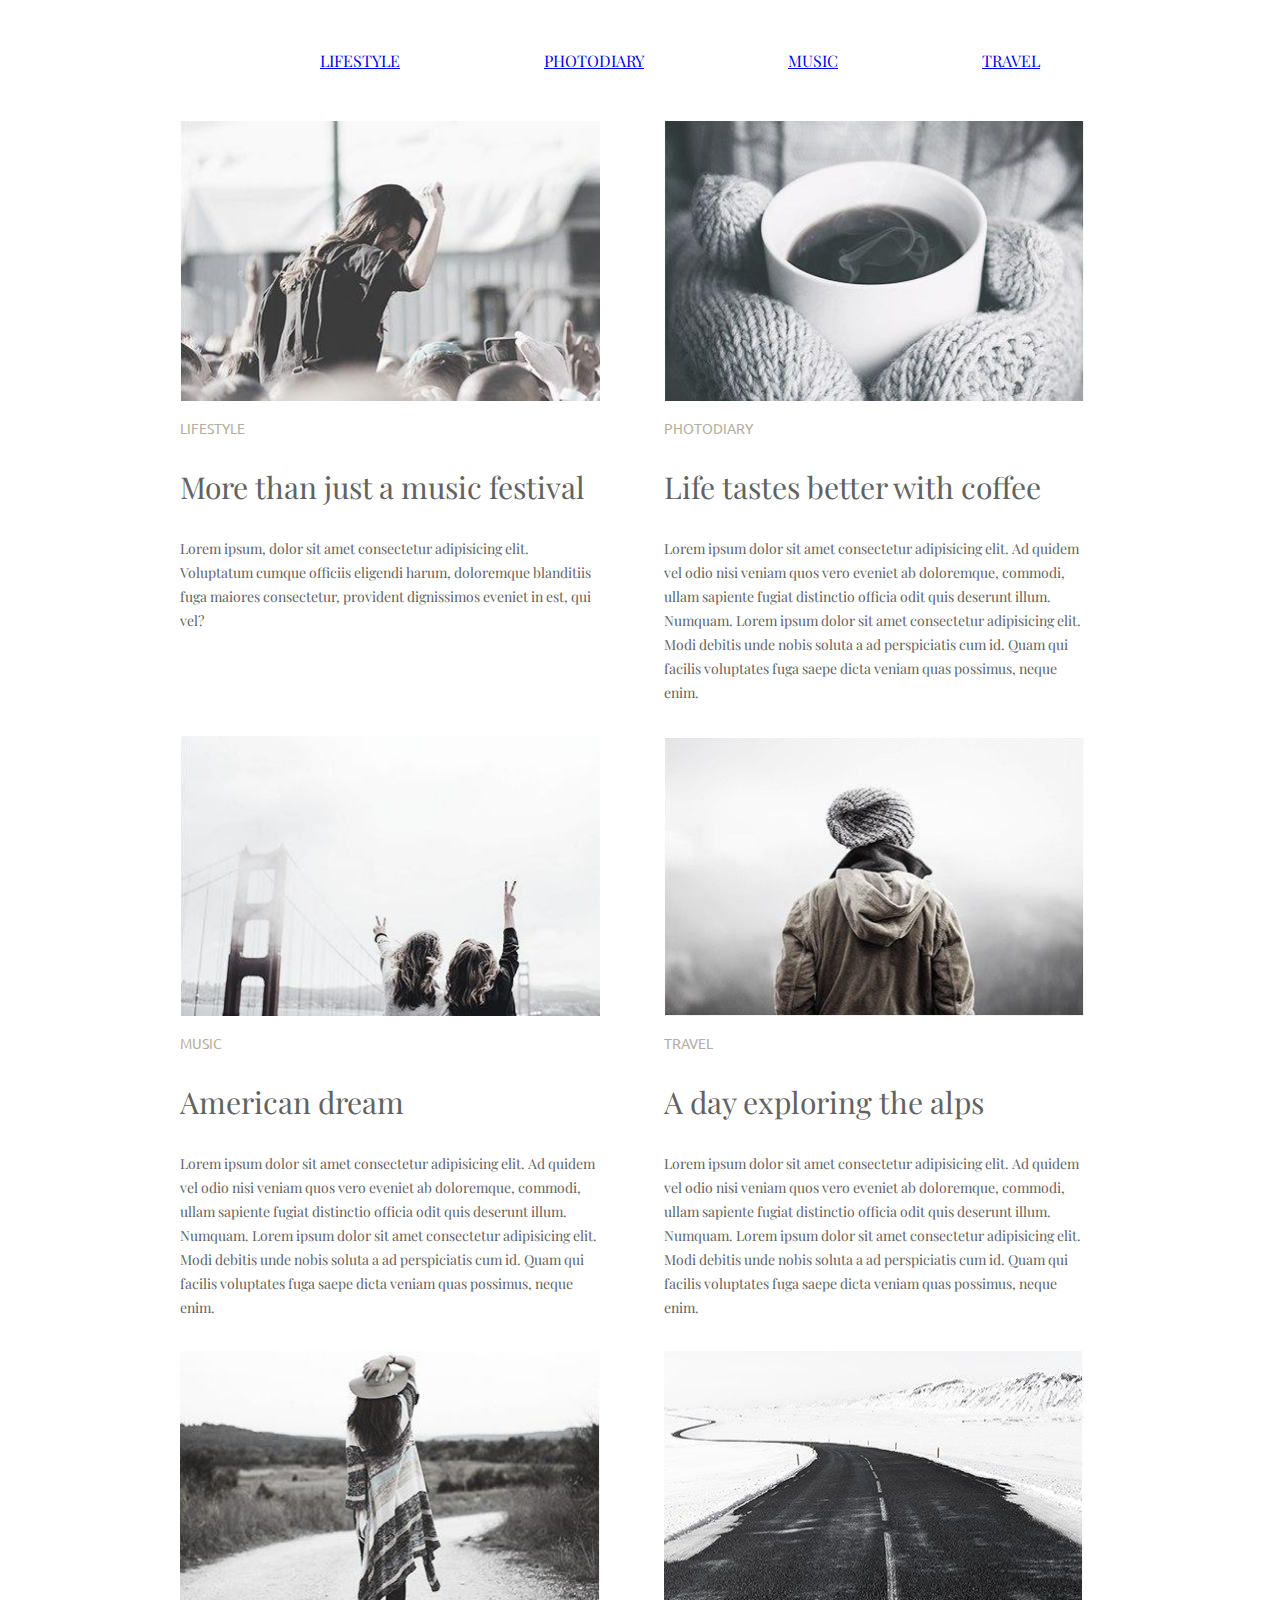
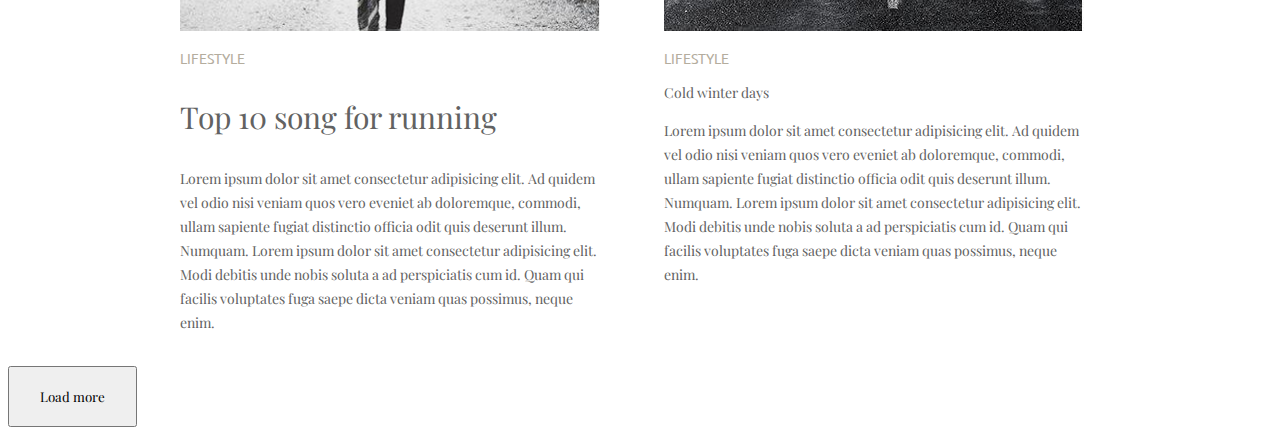
==== homework-3/index.html @ 5e122ae9 "HW3" ====
<!DOCTYPE html>
<html lang="en">

<head>
    <meta charset="UTF-8">
    <meta name="viewport" content="width=device-width, initial-scale=1.0">
    <title>002</title>
    <link rel="stylesheet" href="style.css">
</head>

<body>
    <nav>
        <ul>
            <li><a href="#lifestyle">lifestyle</a> </li>
            <li><a href="#photodiary">photodiary</a></li>
            <li><a href="#music">music</a></li>
            <li><a href="#travel">travel</a></li>
        </ul>
    </nav>
    <main>
        <div class="block">
            <img src="img/1.jpg" alt="">
            <p class="tag" id="lifestyle">lifestyle</p>
            <p class="title">More than just a music festival</p>
            <p class="desc">Lorem ipsum, dolor sit amet consectetur adipisicing elit. Voluptatum cumque officiis eligendi harum, doloremque blanditiis fuga maiores consectetur, provident dignissimos eveniet in est, qui vel?</p>
        </div>
        <div class="block">
            <img src="img/2.jpg" alt="">
            <p class="tag" id="photodiary">photodiary</p>
            <p class="title">Life tastes better with coffee</p>
            <p class="desc">Lorem ipsum dolor sit amet consectetur adipisicing elit. Ad quidem vel odio nisi veniam quos vero eveniet
                ab
                doloremque, commodi, ullam sapiente fugiat distinctio officia odit quis deserunt illum. Numquam. Lorem
                ipsum
                dolor sit amet consectetur adipisicing elit. Modi debitis unde nobis soluta a ad perspiciatis cum id.
                Quam
                qui
                facilis voluptates fuga saepe dicta veniam quas possimus, neque enim.</p>
        </div>
        <div class="block">
            <img src="img/3.jpg" alt="">
            <p class="tag" id="music">music</p>
            <p class="title">American dream</p>
            <p class="desc">Lorem ipsum dolor sit amet consectetur adipisicing elit. Ad quidem vel odio nisi veniam quos vero eveniet
                ab
                doloremque, commodi, ullam sapiente fugiat distinctio officia odit quis deserunt illum. Numquam. Lorem
                ipsum
                dolor sit amet consectetur adipisicing elit. Modi debitis unde nobis soluta a ad perspiciatis cum id.
                Quam
                qui
                facilis voluptates fuga saepe dicta veniam quas possimus, neque enim.</p>
        </div>
        <div class="block">
            <img src="img/4.jpg" alt="">
            <p class="tag" id="travel">travel</p>
            <p class="title">A day exploring the alps</p>
            <p class="desc">Lorem ipsum dolor sit amet consectetur adipisicing elit. Ad quidem vel odio nisi veniam quos vero eveniet
                ab
                doloremque, commodi, ullam sapiente fugiat distinctio officia odit quis deserunt illum. Numquam. Lorem
                ipsum
                dolor sit amet consectetur adipisicing elit. Modi debitis unde nobis soluta a ad perspiciatis cum id.
                Quam
                qui
                facilis voluptates fuga saepe dicta veniam quas possimus, neque enim.</p>
        </div>
        <div class="block">
            <img src="img/5.jpg" alt="">
            <p class="tag" id="lifestyle">lifestyle</p>
            <p class="title">Top 10 song for running</p>
            <p class="desc"> Lorem ipsum dolor sit amet consectetur adipisicing elit. Ad quidem vel odio nisi veniam quos vero
                eveniet ab
                doloremque, commodi, ullam sapiente fugiat distinctio officia odit quis deserunt illum. Numquam. Lorem
                ipsum
                dolor sit amet consectetur adipisicing elit. Modi debitis unde nobis soluta a ad perspiciatis cum id.
                Quam
                qui
                facilis voluptates fuga saepe dicta veniam quas possimus, neque enim.</p>
        </div>
        <div class="block">
            <img src="img/6.jpg" alt="">
            <p class="tag" id="lifestyle">lifestyle</p>
            <p class="desc">Cold winter days</p>
            <p class="desc"> Lorem ipsum dolor sit amet consectetur adipisicing elit. Ad quidem vel odio nisi veniam quos vero
                eveniet ab
                doloremque, commodi, ullam sapiente fugiat distinctio officia odit quis deserunt illum. Numquam. Lorem
                ipsum
                dolor sit amet consectetur adipisicing elit. Modi debitis unde nobis soluta a ad perspiciatis cum id.
                Quam
                qui
                facilis voluptates fuga saepe dicta veniam quas possimus, neque enim.</p>
        </div>
    </main>
    <button class="btn">Load more</button>
</body>

</html>
---- homework-3/style.css ----
@import url('https://fonts.googleapis.com/css2?family=Ubuntu&display=swap');
@import url('https://fonts.googleapis.com/css2?family=Playfair+Display&display=swap');
body {
    font-family: 'Playfair Display', serif;
}

main {
    margin-left: auto;
    margin-right: auto;
    width: 980px;
}

.block .tag {
    font-family: 'Ubuntu', sans-serif;
    text-transform: uppercase;
    color: #b4ad9e;
    font-size: 14px;
}

nav {
    margin-top: 50px;
    margin-bottom: 50px;
    text-align: center;
}

li {
    color: blueviolet;
    display: inline-block;
    text-transform: uppercase;
    margin-left: 70px;
    margin-right: 70px;
    font-size: 16px;
}

ul {
    display: block;
    width: 100%;
}

.block {
    vertical-align: top;
    display: inline-block;
    width: 420px;
    height: 615px;
    color: #626262;
    margin: 0px 30px 0px 30px;
}

.block img {
    width: 420px;
    height: 280px;
}
.title {
    font-size: 30px;
}
.desc {
    font-size: 14px;
    line-height: 24px;
}
.btn{
    padding: 20px 30px;
    font-family: 'Playfair Display'
}
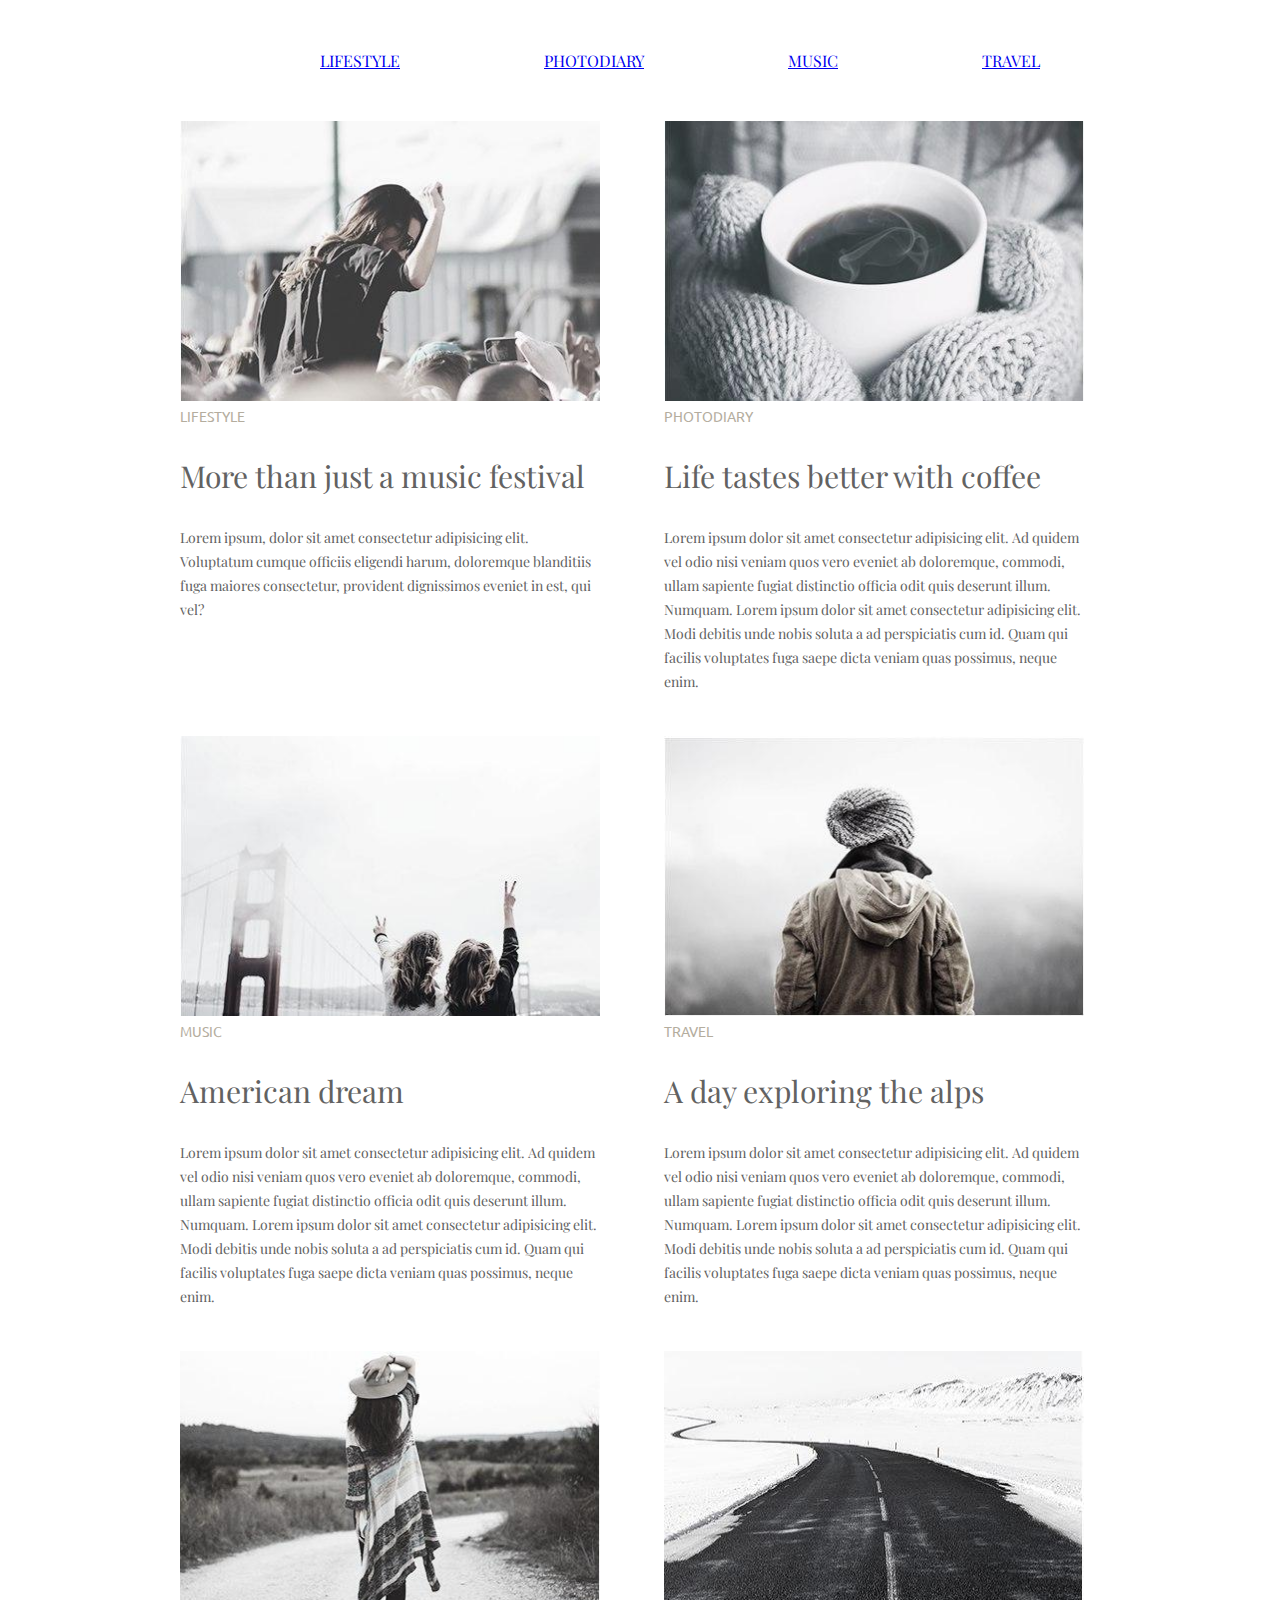
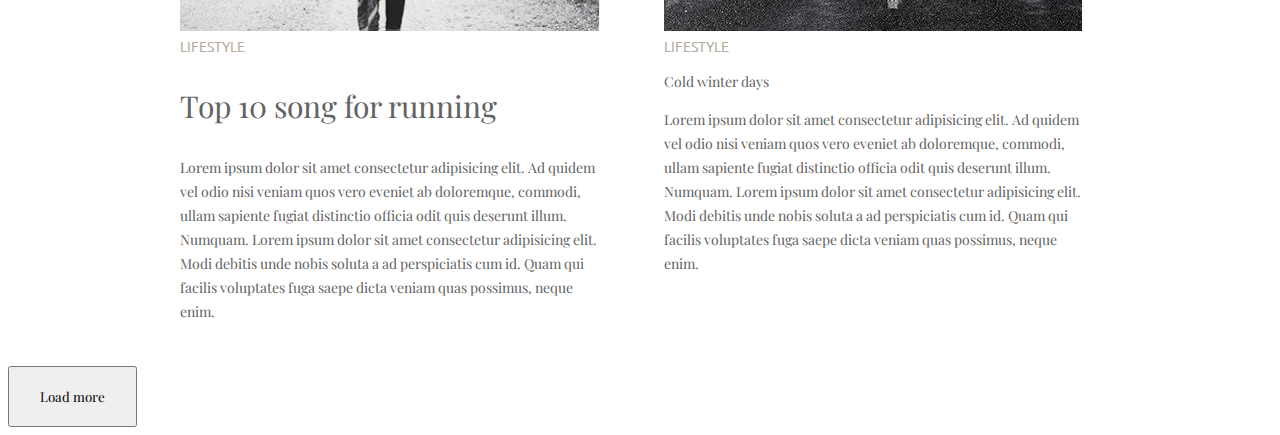
==== commit 22005952: "fixes" ====
--- a/homework-3/index.html
+++ b/homework-3/index.html
@@ -1,10 +1,10 @@
 <!DOCTYPE html>
-<html lang="en">
+<html lang="zxx">
 
 <head>
     <meta charset="UTF-8">
     <meta name="viewport" content="width=device-width, initial-scale=1.0">
-    <title>002</title>
+    <title>HW3</title>
     <link rel="stylesheet" href="style.css">
 </head>
 
@@ -20,15 +20,18 @@
     <main>
         <div class="block">
             <img src="img/1.jpg" alt="">
-            <p class="tag" id="lifestyle">lifestyle</p>
+            <span class="tag" id="lifestyle">lifestyle</span>
             <p class="title">More than just a music festival</p>
-            <p class="desc">Lorem ipsum, dolor sit amet consectetur adipisicing elit. Voluptatum cumque officiis eligendi harum, doloremque blanditiis fuga maiores consectetur, provident dignissimos eveniet in est, qui vel?</p>
+            <p class="desc">Lorem ipsum, dolor sit amet consectetur adipisicing elit. Voluptatum cumque officiis
+                eligendi harum, doloremque blanditiis fuga maiores consectetur, provident dignissimos eveniet in est,
+                qui vel?</p>
         </div>
         <div class="block">
             <img src="img/2.jpg" alt="">
-            <p class="tag" id="photodiary">photodiary</p>
+            <span class="tag" id="photodiary">photodiary</span>
             <p class="title">Life tastes better with coffee</p>
-            <p class="desc">Lorem ipsum dolor sit amet consectetur adipisicing elit. Ad quidem vel odio nisi veniam quos vero eveniet
+            <p class="desc">Lorem ipsum dolor sit amet consectetur adipisicing elit. Ad quidem vel odio nisi veniam quos
+                vero eveniet
                 ab
                 doloremque, commodi, ullam sapiente fugiat distinctio officia odit quis deserunt illum. Numquam. Lorem
                 ipsum
@@ -39,9 +42,10 @@
         </div>
         <div class="block">
             <img src="img/3.jpg" alt="">
-            <p class="tag" id="music">music</p>
+            <span class="tag" id="music">music</span>
             <p class="title">American dream</p>
-            <p class="desc">Lorem ipsum dolor sit amet consectetur adipisicing elit. Ad quidem vel odio nisi veniam quos vero eveniet
+            <p class="desc">Lorem ipsum dolor sit amet consectetur adipisicing elit. Ad quidem vel odio nisi veniam quos
+                vero eveniet
                 ab
                 doloremque, commodi, ullam sapiente fugiat distinctio officia odit quis deserunt illum. Numquam. Lorem
                 ipsum
@@ -52,9 +56,10 @@
         </div>
         <div class="block">
             <img src="img/4.jpg" alt="">
-            <p class="tag" id="travel">travel</p>
+            <span class="tag" id="travel">travel</span>
             <p class="title">A day exploring the alps</p>
-            <p class="desc">Lorem ipsum dolor sit amet consectetur adipisicing elit. Ad quidem vel odio nisi veniam quos vero eveniet
+            <p class="desc">Lorem ipsum dolor sit amet consectetur adipisicing elit. Ad quidem vel odio nisi veniam quos
+                vero eveniet
                 ab
                 doloremque, commodi, ullam sapiente fugiat distinctio officia odit quis deserunt illum. Numquam. Lorem
                 ipsum
@@ -65,9 +70,10 @@
         </div>
         <div class="block">
             <img src="img/5.jpg" alt="">
-            <p class="tag" id="lifestyle">lifestyle</p>
+            <span class="tag" id="lifestyle">lifestyle</span>
             <p class="title">Top 10 song for running</p>
-            <p class="desc"> Lorem ipsum dolor sit amet consectetur adipisicing elit. Ad quidem vel odio nisi veniam quos vero
+            <p class="desc"> Lorem ipsum dolor sit amet consectetur adipisicing elit. Ad quidem vel odio nisi veniam
+                quos vero
                 eveniet ab
                 doloremque, commodi, ullam sapiente fugiat distinctio officia odit quis deserunt illum. Numquam. Lorem
                 ipsum
@@ -78,9 +84,10 @@
         </div>
         <div class="block">
             <img src="img/6.jpg" alt="">
-            <p class="tag" id="lifestyle">lifestyle</p>
+            <span class="tag" id="lifestyle">lifestyle</span>
             <p class="desc">Cold winter days</p>
-            <p class="desc"> Lorem ipsum dolor sit amet consectetur adipisicing elit. Ad quidem vel odio nisi veniam quos vero
+            <p class="desc"> Lorem ipsum dolor sit amet consectetur adipisicing elit. Ad quidem vel odio nisi veniam
+                quos vero
                 eveniet ab
                 doloremque, commodi, ullam sapiente fugiat distinctio officia odit quis deserunt illum. Numquam. Lorem
                 ipsum
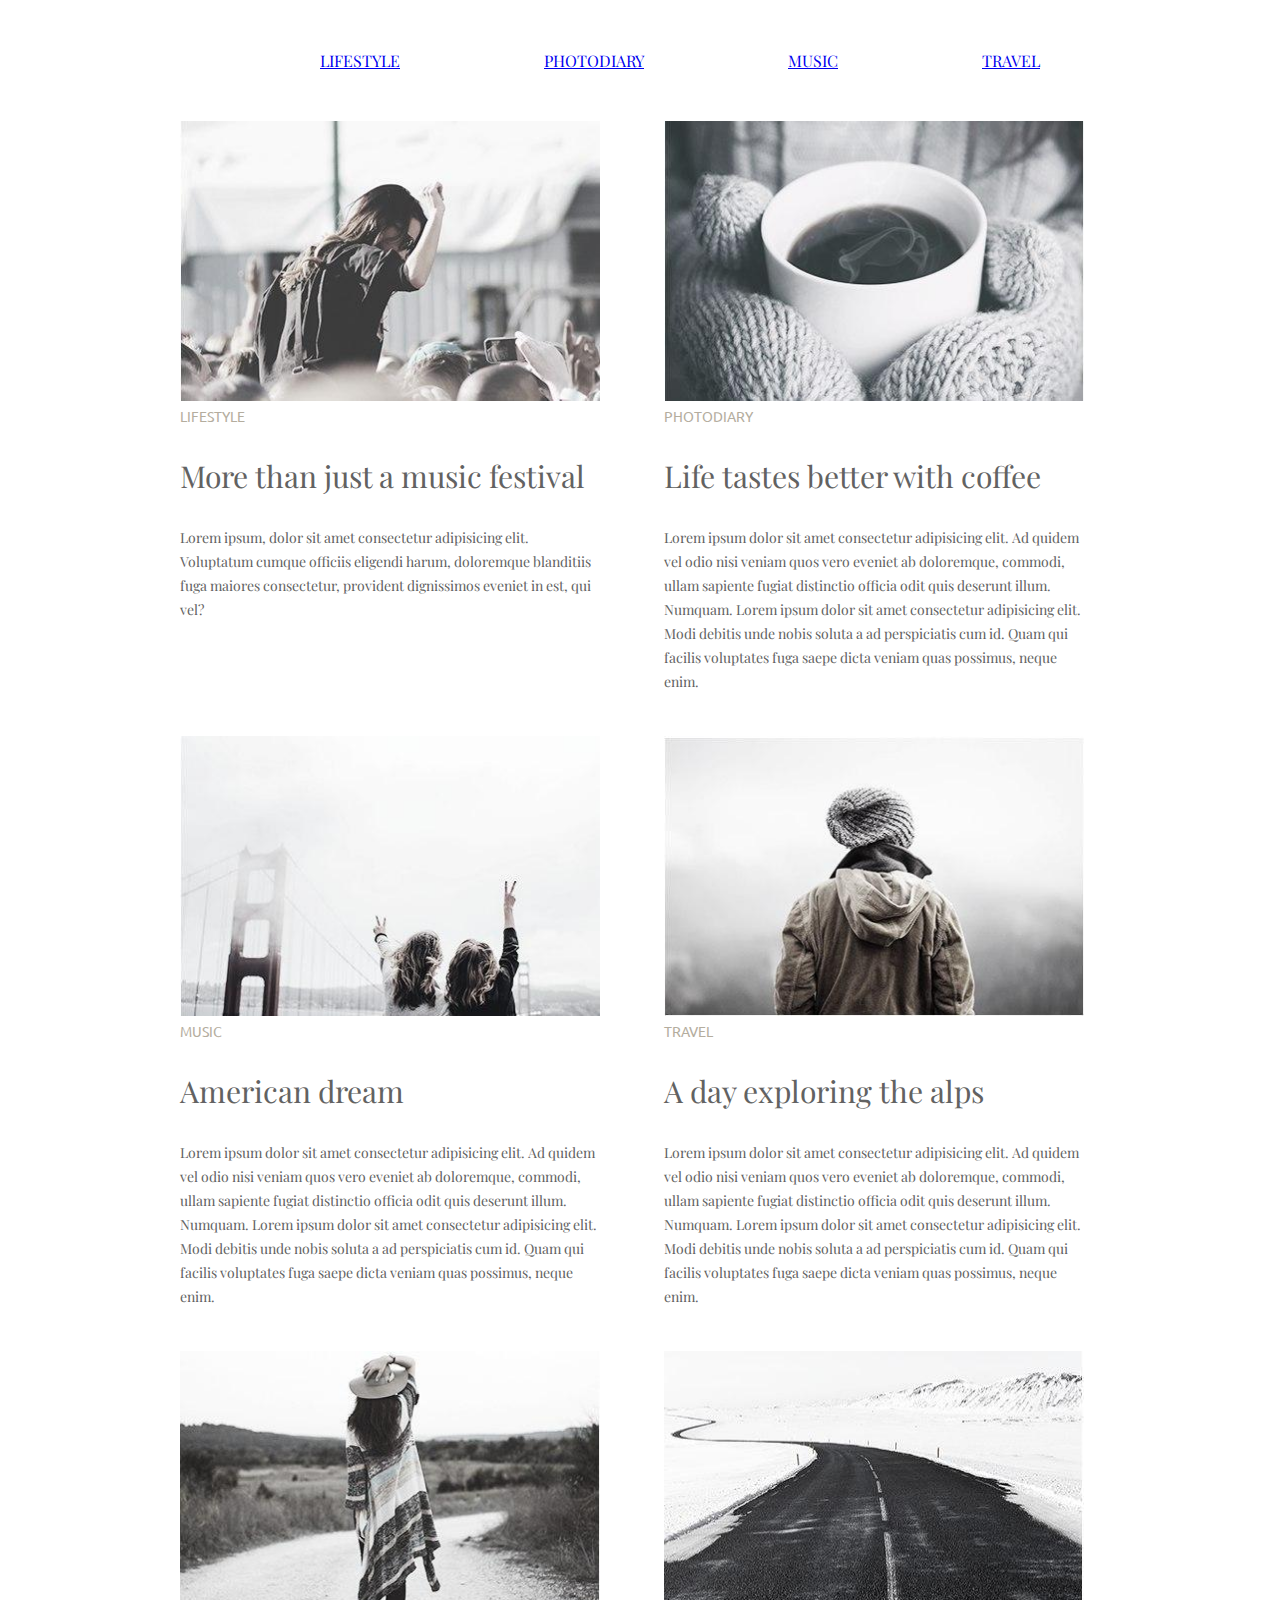
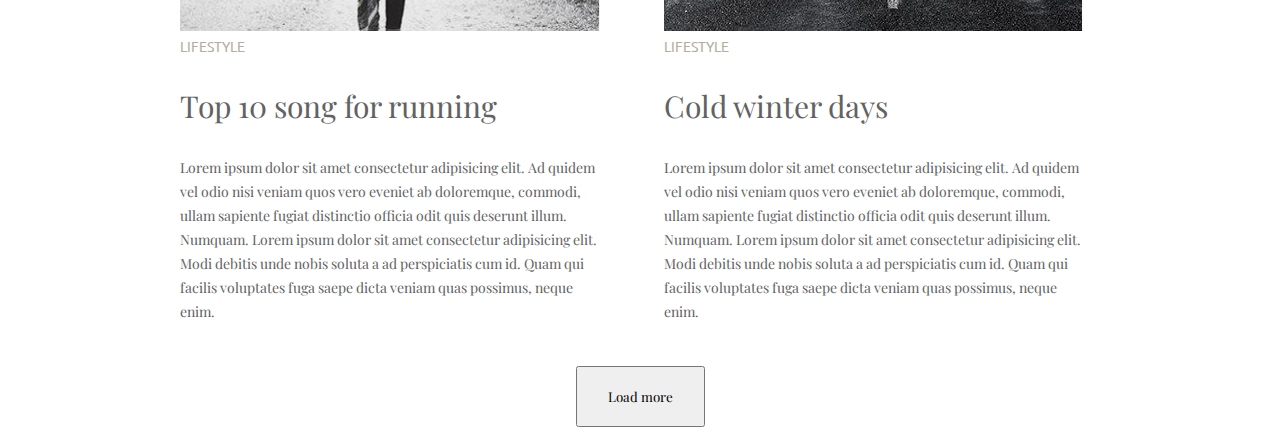
==== commit fc4dfd29: "homework-3" ====
--- a/homework-3/index.html
+++ b/homework-3/index.html
@@ -85,7 +85,7 @@
         <div class="block">
             <img src="img/6.jpg" alt="">
             <span class="tag" id="lifestyle">lifestyle</span>
-            <p class="desc">Cold winter days</p>
+            <p class="title">Cold winter days</p>
             <p class="desc"> Lorem ipsum dolor sit amet consectetur adipisicing elit. Ad quidem vel odio nisi veniam
                 quos vero
                 eveniet ab
@@ -97,7 +97,9 @@
                 facilis voluptates fuga saepe dicta veniam quas possimus, neque enim.</p>
         </div>
     </main>
-    <button class="btn">Load more</button>
+    <footer>
+        <button class="btn">Load more</button>
+    </footer>
 </body>
 
 </html>--- a/homework-3/style.css
+++ b/homework-3/style.css
@@ -1,64 +1,67 @@
-
-@import url('https://fonts.googleapis.com/css2?family=Ubuntu&display=swap');
-@import url('https://fonts.googleapis.com/css2?family=Playfair+Display&display=swap');
+@import url("https://fonts.googleapis.com/css2?family=Ubuntu&display=swap");
+@import url("https://fonts.googleapis.com/css2?family=Playfair+Display&display=swap");
 body {
-    font-family: 'Playfair Display', serif;
+  font-family: "Playfair Display", serif;
 }
 
 main {
-    margin-left: auto;
-    margin-right: auto;
-    width: 980px;
+  margin-left: auto;
+  margin-right: auto;
+  width: 980px;
 }
 
 .block .tag {
-    font-family: 'Ubuntu', sans-serif;
-    text-transform: uppercase;
-    color: #b4ad9e;
-    font-size: 14px;
+  font-family: "Ubuntu", sans-serif;
+  text-transform: uppercase;
+  color: #b4ad9e;
+  font-size: 14px;
 }
 
 nav {
-    margin-top: 50px;
-    margin-bottom: 50px;
-    text-align: center;
+  margin-top: 50px;
+  margin-bottom: 50px;
+  text-align: center;
 }
 
 li {
-    color: blueviolet;
-    display: inline-block;
-    text-transform: uppercase;
-    margin-left: 70px;
-    margin-right: 70px;
-    font-size: 16px;
+  color: blueviolet;
+  display: inline-block;
+  text-transform: uppercase;
+  margin-left: 70px;
+  margin-right: 70px;
+  font-size: 16px;
 }
 
 ul {
-    display: block;
-    width: 100%;
+  display: block;
+  width: 100%;
 }
 
 .block {
-    vertical-align: top;
-    display: inline-block;
-    width: 420px;
-    height: 615px;
-    color: #626262;
-    margin: 0px 30px 0px 30px;
+  vertical-align: top;
+  display: inline-block;
+  width: 420px;
+  height: 615px;
+  color: #626262;
+  margin: 0px 30px 0px 30px;
 }
 
 .block img {
-    width: 420px;
-    height: 280px;
+  width: 420px;
+  height: 280px;
 }
 .title {
-    font-size: 30px;
+  font-size: 30px;
 }
 .desc {
-    font-size: 14px;
-    line-height: 24px;
+  font-size: 14px;
+  line-height: 24px;
 }
-.btn{
-    padding: 20px 30px;
-    font-family: 'Playfair Display'
-}+.btn {
+  padding: 20px 30px;
+  font-family: "Playfair Display";
+}
+
+footer {
+  text-align: center;
+}
